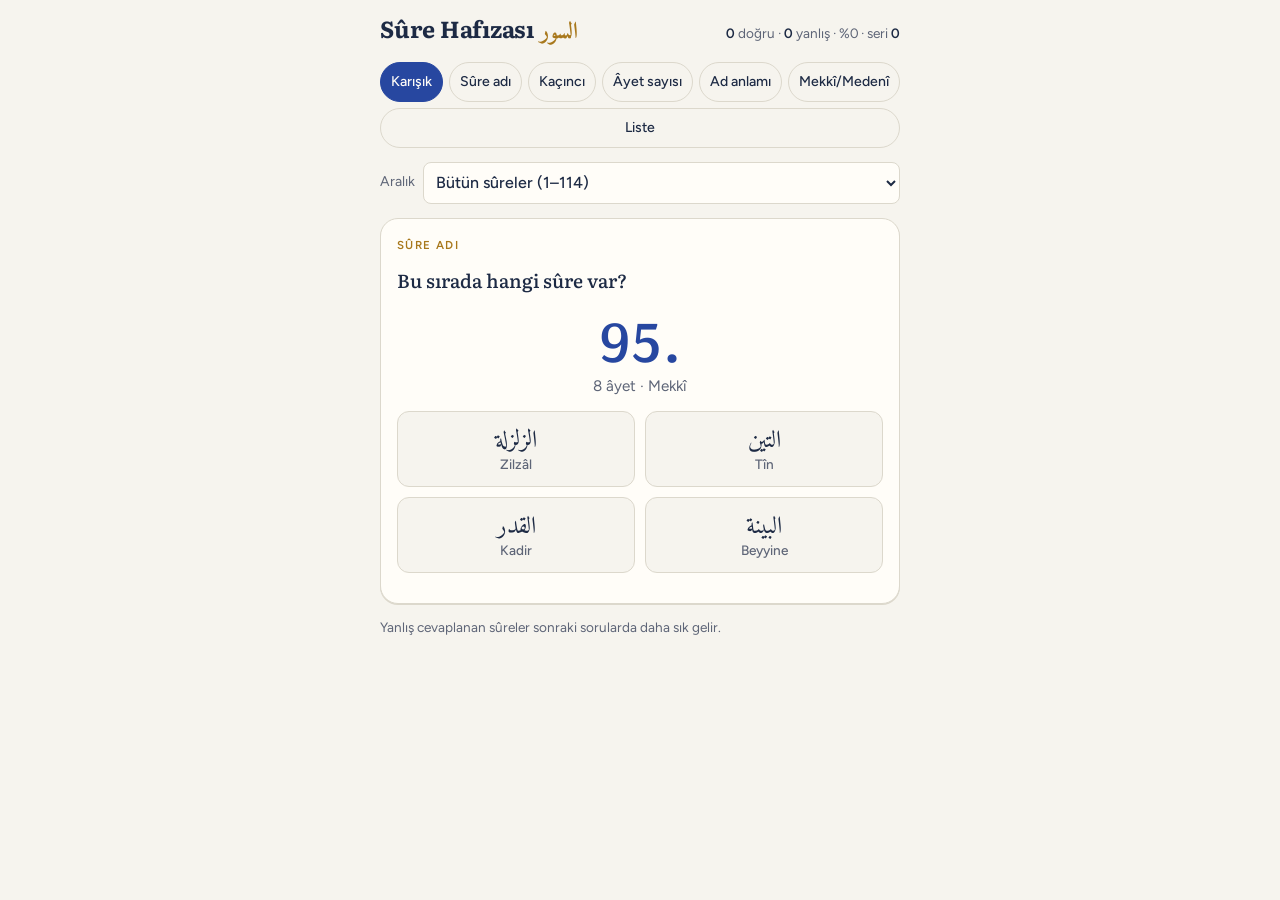
==== index.html @ 4cb6b916 "Sûre Hafızası: kurulabilir, çevrimdışı çalışan uygulama Co-Authored-By: Claude Opus 5.5 <noreply@ant" ====
<!doctype html><html><head><meta charset=utf8><meta name=viewport content="width=device-width,initial-scale=1,viewport-fit=cover"><style>:root{color-scheme:light;box-sizing:border-box;padding-top:env(safe-area-inset-top,0px);padding-bottom:env(safe-area-inset-bottom,0px)}html{scroll-padding-top:env(safe-area-inset-top,0px)}body{margin:0;padding:0;font:14px -apple-system,BlinkMacSystemFont,sans-serif;background:#fff;color:#000}img{max-width:100%}[hidden]:not([hidden=until-found i]){display:none!important}</style></head><body>
<title>Sûre Hafızası</title>
<meta name="theme-color" content="#f6f4ee" media="(prefers-color-scheme: light)">
<meta name="theme-color" content="#12161f" media="(prefers-color-scheme: dark)">
<meta name="mobile-web-app-capable" content="yes">
<meta name="format-detection" content="telephone=no">
<meta name="claude:viewport-fit-sides" content="cover">
<link rel="stylesheet" href="fonts.css">
<link rel="manifest" href="manifest.webmanifest">
<link rel="icon" href="icons/icon-192.png" type="image/png">
<link rel="apple-touch-icon" href="icons/icon-192.png">
<meta name="apple-mobile-web-app-capable" content="yes">
<meta name="apple-mobile-web-app-title" content="Sûre Hafızası">
<style>
/* Layout: tek sütun, telefon ölçüsünde kart; üstte mod sekmeleri, ortada soru, altta seçenekler. Mushaf kâğıdı + lâcivert mürekkep + tezhip altını */
:root{
  --paper:#f6f4ee; --card:#fffdf8; --ink:#1d2a44; --muted:#5e6577; --line:#dcd8cc;
  --lapis:#2747a0; --lapis-soft:#e4e9f7; --gold:#a8781c; --gold-soft:#f5ead3;
  --ok:#1f7a4d; --ok-soft:#dcf0e4; --bad:#b03a2e; --bad-soft:#f7e1de;
  --f-ar:"Amiri","Noto Naskh Arabic","Scheherazade New","Traditional Arabic",serif;
  --f-disp:"Literata",Georgia,serif;
  --f-ui:"Figtree",system-ui,-apple-system,"Segoe UI",sans-serif;
}
@media (prefers-color-scheme: dark){:root:not([data-theme="light"]){
  --paper:#12161f; --card:#1a2030; --ink:#e8e4d8; --muted:#a3a8b6; --line:#2d3446;
  --lapis:#8fa8ec; --lapis-soft:#25305a; --gold:#d8aa52; --gold-soft:#3a3020;
  --ok:#6fcf9c; --ok-soft:#173a2a; --bad:#ec8a7e; --bad-soft:#41211e; color-scheme:dark}}
:root[data-theme="dark"]{
  --paper:#12161f; --card:#1a2030; --ink:#e8e4d8; --muted:#a3a8b6; --line:#2d3446;
  --lapis:#8fa8ec; --lapis-soft:#25305a; --gold:#d8aa52; --gold-soft:#3a3020;
  --ok:#6fcf9c; --ok-soft:#173a2a; --bad:#ec8a7e; --bad-soft:#41211e; color-scheme:dark}
html,body{background:var(--paper);color:var(--ink)}
body{font-family:var(--f-ui);font-size:17px;line-height:1.45;-webkit-tap-highlight-color:transparent;overscroll-behavior-y:contain;-webkit-text-size-adjust:100%;
  padding-left:max(16px,env(safe-area-inset-left,0px));padding-right:max(16px,env(safe-area-inset-right,0px));padding-block:12px 96px}
.wrap{max-width:520px;margin:0 auto;display:flex;flex-direction:column;gap:14px}
header{display:flex;align-items:baseline;justify-content:space-between;gap:4px 12px;flex-wrap:wrap}
h1{font-family:var(--f-disp);font-weight:700;font-size:1.45rem;margin:0;letter-spacing:-.01em}
h1 span{font-family:var(--f-ar);color:var(--gold);font-weight:700;margin-inline-start:6px}
.stats{font-size:.85rem;color:var(--muted);font-variant-numeric:tabular-nums}
.stats b{color:var(--ink)}
nav.tabs{display:flex;flex-wrap:wrap;gap:6px}
nav.tabs button{flex:1 1 auto;min-height:40px;border:1px solid var(--line);background:transparent;color:var(--ink);
  font:500 .88rem var(--f-ui);padding:6px 10px;border-radius:999px;cursor:pointer;touch-action:manipulation;user-select:none;-webkit-user-select:none}
nav.tabs button[aria-pressed="true"]{background:var(--lapis);border-color:var(--lapis);color:var(--card)}
.filter{display:flex;align-items:center;gap:8px;font-size:.88rem;color:var(--muted)}
.filter{flex-wrap:wrap}
.filter select{flex:1 1 200px;min-height:42px;font:500 1rem var(--f-ui);color:var(--ink);background:var(--card);border:1px solid var(--line);border-radius:8px;padding:6px 8px}
.card{background:var(--card);border:1px solid var(--line);border-radius:18px;padding:18px 16px 16px;display:flex;flex-direction:column;gap:14px;
  box-shadow:0 1px 0 var(--line)}
.kind{font-size:.72rem;letter-spacing:.12em;text-transform:uppercase;color:var(--gold);font-weight:600}
.prompt{font-family:var(--f-disp);font-size:1.18rem;font-weight:500;text-wrap:balance;margin:0}
.big{font-family:var(--f-ar);font-size:clamp(2.4rem,12vw,3.1rem);line-height:1.35;text-align:center;color:var(--lapis);direction:rtl}
.bignum{font-family:var(--f-disp);font-size:clamp(2.6rem,13vw,3.4rem);text-align:center;color:var(--lapis);font-variant-numeric:tabular-nums;line-height:1.1}
.sub{text-align:center;color:var(--muted);font-size:.95rem;margin-top:-8px}
.opts{display:grid;grid-template-columns:1fr 1fr;gap:10px}
.opts.one{grid-template-columns:1fr}
.opt{min-height:76px;min-width:0;border:1.5px solid var(--line);touch-action:manipulation;user-select:none;-webkit-user-select:none;background:var(--paper);color:var(--ink);border-radius:12px;
  font:500 1rem var(--f-ui);padding:10px 8px;cursor:pointer;display:flex;flex-direction:column;align-items:center;justify-content:center;gap:2px;text-align:center}
.opt .ar{font-family:var(--f-ar);font-size:1.5rem;line-height:1.2;direction:rtl}
.opt .tr{font-size:.85rem;color:var(--muted)}
.opt.num{font-family:var(--f-disp);font-size:1.6rem;font-variant-numeric:tabular-nums}
@media (hover:hover){.opt:hover:not(:disabled){border-color:var(--lapis)}}
.opt:active:not(:disabled){transform:scale(.98);border-color:var(--lapis)}
.opt:focus-visible,nav.tabs button:focus-visible,.next:focus-visible{outline:3px solid var(--gold);outline-offset:2px}
.opt.right{background:var(--ok-soft);border-color:var(--ok);color:var(--ok)}
.opt.right .tr{color:var(--ok)}
.opt.wrong{background:var(--bad-soft);border-color:var(--bad);color:var(--bad)}
.opt:disabled{cursor:default}
.feedback{border-radius:12px;padding:12px 14px;background:var(--gold-soft);font-size:.92rem;display:flex;flex-direction:column;gap:4px}
.feedback .title{font-weight:600}
.feedback .ar{font-family:var(--f-ar);font-size:1.45rem;line-height:1.3}
.feedback{scroll-margin-bottom:96px}
.feedback .fbhead{display:flex;align-items:baseline;justify-content:space-between;gap:8px}
.nextbar{position:fixed;left:0;right:0;bottom:0;z-index:5;background:var(--paper);border-top:1px solid var(--line);
  padding:10px max(16px,env(safe-area-inset-right,0px)) calc(10px + env(safe-area-inset-bottom,0px)) max(16px,env(safe-area-inset-left,0px))}
.next{display:block;width:100%;max-width:520px;margin:0 auto;min-height:56px;border:0;border-radius:14px;background:var(--lapis);color:var(--card);font:600 1.05rem var(--f-ui);padding:14px;cursor:pointer;touch-action:manipulation}
.weak{font-size:.85rem;color:var(--muted)}
.install{align-self:flex-start;border:1px solid var(--gold);background:var(--gold-soft);color:var(--ink);font:600 .9rem var(--f-ui);padding:9px 14px;border-radius:999px;cursor:pointer;min-height:42px}
.weak b{color:var(--ink);font-weight:600}
/* Liste */
.list{display:flex;flex-direction:column;gap:6px}
.search{font:400 1rem var(--f-ui);min-height:46px;padding:10px 12px;border-radius:10px;border:1px solid var(--line);background:var(--card);color:var(--ink)}
.row{display:grid;grid-template-columns:34px minmax(0,1fr) auto;gap:10px;align-items:center;background:var(--card);border:1px solid var(--line);border-radius:12px;padding:10px 12px}
.row .no{font-family:var(--f-disp);font-weight:700;color:var(--gold);font-variant-numeric:tabular-nums;text-align:center}
.row .mid{min-width:0}
.row .nm{font-weight:600}
.row .mn{font-size:.82rem;color:var(--muted)}
.row .rt{text-align:end;display:flex;flex-direction:column;align-items:flex-end;gap:2px}
.row .rar{font-family:var(--f-ar);font-size:1.3rem;line-height:1.1;color:var(--lapis)}
.pill{font-size:.72rem;padding:2px 7px;border-radius:999px;background:var(--lapis-soft);color:var(--lapis);font-variant-numeric:tabular-nums;white-space:nowrap}
.pill.d{background:var(--gold-soft);color:var(--gold)}
.note{font-size:.78rem;color:var(--muted)}
@media (prefers-reduced-motion:no-preference){.opt{transition:background .15s,border-color .15s,transform .08s}}
/* Yatay tutuş: başlık küçülür, seçenekler dört sütun */
@media (orientation:landscape) and (max-height:500px){
  body{padding-block:8px 84px}
  .wrap{max-width:760px;gap:10px}
  .card{padding:14px 16px;gap:10px}
  .big{font-size:2.2rem}.bignum{font-size:2.3rem}
  .opts{grid-template-columns:repeat(4,1fr)}.opts.two{grid-template-columns:1fr 1fr}
  .opt{min-height:60px}
  .next{max-width:760px}
}
</style>

<div class="wrap">
  <header>
    <h1>Sûre Hafızası<span>السور</span></h1>
    <div class="stats" id="stats"></div>
  </header>

  <nav class="tabs" id="tabs" aria-label="Çalışma türü">
    <button data-mode="mix" aria-pressed="true">Karışık</button>
    <button data-mode="ad">Sûre adı</button>
    <button data-mode="sira">Kaçıncı</button>
    <button data-mode="ayet">Âyet sayısı</button>
    <button data-mode="anlam">Ad anlamı</button>
    <button data-mode="yer">Mekkî/Medenî</button>
    <button data-mode="liste">Liste</button>
  </nav>

  <div class="filter" id="filterBox">
    <label for="range">Aralık</label>
    <select id="range">
      <option value="1-114">Bütün sûreler (1–114)</option>
      <option value="78-114">Amme cüzü (78–114)</option>
      <option value="93-114">Kısa sûreler (93–114)</option>
      <option value="50-77">Mufassal ortası (50–77)</option>
      <option value="1-49">Uzun ve orta sûreler (1–49)</option>
    </select>
  </div>

  <section class="card" id="quiz" aria-live="polite"></section>
  <div class="weak" id="weak"></div>
  <button class="install" id="install" hidden>Uygulamayı telefona yükle</button>

  <section id="listView" hidden>
    <div class="list">
      <input class="search" id="search" type="search" placeholder="Sûre adı, numarası veya anlamı ara" aria-label="Sûre ara">
      <div class="note">Âyet sayıları Kûfe sayımına, Mekkî/Medenî ve nüzûl sırası Kahire Mushafı'na göredir.</div>
      <div class="list" id="rows"></div>
    </div>
  </section>
</div>

<script>
const D=[[1,"الفاتحة","Fâtiha","Açılış",7,"M",5],[2,"البقرة","Bakara","İnek",286,"D",87],[3,"آل عمران","Âl-i İmrân","İmrân Ailesi",200,"D",89],[4,"النساء","Nisâ","Kadınlar",176,"D",92],[5,"المائدة","Mâide","Sofra",120,"D",112],[6,"الأنعام","En'âm","Hayvanlar",165,"M",55],[7,"الأعراف","A'râf","Yüksek Yerler",206,"M",39],[8,"الأنفال","Enfâl","Ganimetler",75,"D",88],[9,"التوبة","Tevbe","Tövbe",129,"D",113],[10,"يونس","Yûnus","Yûnus Peygamber",109,"M",51],[11,"هود","Hûd","Hûd Peygamber",123,"M",52],[12,"يوسف","Yûsuf","Yûsuf Peygamber",111,"M",53],[13,"الرعد","Ra'd","Gök Gürültüsü",43,"D",96],[14,"إبراهيم","İbrâhîm","İbrâhim Peygamber",52,"M",72],[15,"الحجر","Hicr","Semûd'un Yurdu",99,"M",54],[16,"النحل","Nahl","Bal Arısı",128,"M",70],[17,"الإسراء","İsrâ","Gece Yolculuğu",111,"M",50],[18,"الكهف","Kehf","Mağara",110,"M",69],[19,"مريم","Meryem","Hz. Meryem",98,"M",44],[20,"طه","Tâhâ","Tâ Hâ harfleri",135,"M",45],[21,"الأنبياء","Enbiyâ","Peygamberler",112,"M",73],[22,"الحج","Hac","Hac İbadeti",78,"D",103],[23,"المؤمنون","Mü'minûn","Müminler",118,"M",74],[24,"النور","Nûr","Işık",64,"D",102],[25,"الفرقان","Furkân","Hakkı Bâtıldan Ayıran",77,"M",42],[26,"الشعراء","Şuarâ","Şairler",227,"M",47],[27,"النمل","Neml","Karıncalar",93,"M",48],[28,"القصص","Kasas","Kıssalar",88,"M",49],[29,"العنكبوت","Ankebût","Örümcek",69,"M",85],[30,"الروم","Rûm","Rumlar (Bizans)",60,"M",84],[31,"لقمان","Lokmân","Lokmân Hakîm",34,"M",57],[32,"السجدة","Secde","Secde",30,"M",75],[33,"الأحزاب","Ahzâb","Gruplar (Hendek)",73,"D",90],[34,"سبأ","Sebe'","Sebe' Halkı",54,"M",58],[35,"فاطر","Fâtır","Yoktan Yaratan",45,"M",43],[36,"يس","Yâsîn","Yâ Sîn harfleri",83,"M",41],[37,"الصافات","Sâffât","Saf Saf Duranlar",182,"M",56],[38,"ص","Sâd","Sâd harfi",88,"M",38],[39,"الزمر","Zümer","Zümreler",75,"M",59],[40,"غافر","Mü'min (Gâfir)","Bağışlayan",85,"M",60],[41,"فصلت","Fussilet","Açıklanmış",54,"M",61],[42,"الشورى","Şûrâ","Danışma",53,"M",62],[43,"الزخرف","Zuhruf","Altın Süs",89,"M",63],[44,"الدخان","Duhân","Duman",59,"M",64],[45,"الجاثية","Câsiye","Diz Çöken",37,"M",65],[46,"الأحقاف","Ahkâf","Kum Tepeleri",35,"M",66],[47,"محمد","Muhammed","Hz. Muhammed",38,"D",95],[48,"الفتح","Fetih","Zafer",29,"D",111],[49,"الحجرات","Hucurât","Odalar",18,"D",106],[50,"ق","Kâf","Kâf harfi",45,"M",34],[51,"الذاريات","Zâriyât","Savurup Dağıtanlar",60,"M",67],[52,"الطور","Tûr","Tûr Dağı",49,"M",76],[53,"النجم","Necm","Yıldız",62,"M",23],[54,"القمر","Kamer","Ay",55,"M",37],[55,"الرحمن","Rahmân","Rahmân",78,"D",97],[56,"الواقعة","Vâkıa","Kesin Olay",96,"M",46],[57,"الحديد","Hadîd","Demir",29,"D",94],[58,"المجادلة","Mücâdele","Tartışan Kadın",22,"D",105],[59,"الحشر","Haşr","Sürgün",24,"D",101],[60,"الممتحنة","Mümtehine","İmtihan Edilen Kadın",13,"D",91],[61,"الصف","Saf","Saf",14,"D",109],[62,"الجمعة","Cuma","Cuma",11,"D",110],[63,"المنافقون","Münâfikûn","Münafıklar",11,"D",104],[64,"التغابن","Teğâbün","Aldanış",18,"D",108],[65,"الطلاق","Talâk","Boşanma",12,"D",99],[66,"التحريم","Tahrîm","Haram Kılma",12,"D",107],[67,"الملك","Mülk","Hükümranlık",30,"M",77],[68,"القلم","Kalem","Kalem",52,"M",2],[69,"الحاقة","Hâkka","Gerçekleşecek Olan",52,"M",78],[70,"المعارج","Meâric","Yükseliş Yolları",44,"M",79],[71,"نوح","Nûh","Nûh Peygamber",28,"M",71],[72,"الجن","Cin","Cinler",28,"M",40],[73,"المزمل","Müzzemmil","Örtünüp Bürünen",20,"M",3],[74,"المدثر","Müddessir","Örtüsüne Sarınan",56,"M",4],[75,"القيامة","Kıyâme","Kıyamet",40,"M",31],[76,"الإنسان","İnsân","İnsan",31,"D",98],[77,"المرسلات","Mürselât","Gönderilenler",50,"M",33],[78,"النبأ","Nebe'","Haber",40,"M",80],[79,"النازعات","Nâziât","Söküp Çıkaranlar",46,"M",81],[80,"عبس","Abese","Yüzünü Ekşitti",42,"M",24],[81,"التكوير","Tekvîr","Dürülme",29,"M",7],[82,"الانفطار","İnfitâr","Yarılma",19,"M",82],[83,"المطففين","Mutaffifîn","Ölçüde Hile Yapanlar",36,"M",86],[84,"الانشقاق","İnşikâk","Yarılıp Çatlama",25,"M",83],[85,"البروج","Bürûc","Burçlar",22,"M",27],[86,"الطارق","Târık","Gece Gelen",17,"M",36],[87,"الأعلى","A'lâ","En Yüce",19,"M",8],[88,"الغاشية","Ğâşiye","Kuşatan",26,"M",68],[89,"الفجر","Fecr","Tan Vakti",30,"M",10],[90,"البلد","Beled","Şehir",20,"M",35],[91,"الشمس","Şems","Güneş",15,"M",26],[92,"الليل","Leyl","Gece",21,"M",9],[93,"الضحى","Duhâ","Kuşluk Vakti",11,"M",11],[94,"الشرح","İnşirâh","Göğsün Açılması",8,"M",12],[95,"التين","Tîn","İncir",8,"M",28],[96,"العلق","Alak","Aşılanmış Yumurta",19,"M",1],[97,"القدر","Kadir","Değer, Kadir Gecesi",5,"M",25],[98,"البينة","Beyyine","Apaçık Delil",8,"D",100],[99,"الزلزلة","Zilzâl","Deprem",8,"D",93],[100,"العاديات","Âdiyât","Koşan Atlar",11,"M",14],[101,"القارعة","Kâria","Kapıyı Çarpan",11,"M",30],[102,"التكاثر","Tekâsür","Çoklukla Övünme",8,"M",16],[103,"العصر","Asr","Zaman, İkindi",3,"M",13],[104,"الهمزة","Hümeze","Arkadan Çekiştiren",9,"M",32],[105,"الفيل","Fîl","Fil",5,"M",19],[106,"قريش","Kureyş","Kureyş Kabilesi",4,"M",29],[107,"الماعون","Mâûn","Yardımlaşma",7,"M",17],[108,"الكوثر","Kevser","Bol Nimet",3,"M",15],[109,"الكافرون","Kâfirûn","Kâfirler",6,"M",18],[110,"النصر","Nasr","İlâhî Yardım",3,"D",114],[111,"المسد","Tebbet (Mesed)","Hurma Lifi",5,"M",6],[112,"الإخلاص","İhlâs","Samimiyet, Tevhid",4,"M",22],[113,"الفلق","Felak","Sabah Aydınlığı",5,"M",20],[114,"الناس","Nâs","İnsanlar",6,"M",21]].map(r=>({no:r[0],ar:r[1],tr:r[2],mn:r[3],ay:r[4],yer:r[5],nz:r[6]}));
const KEY="sure-hafizasi-v1";
let st={right:0,wrong:0,streak:0,miss:{}};
try{const s=JSON.parse(localStorage.getItem(KEY)||"null");if(s)st=Object.assign(st,s);}catch(e){}
const save=()=>{try{localStorage.setItem(KEY,JSON.stringify(st));}catch(e){}};
let mode="mix", range=[1,114], cur=null, answered=false;
const $=s=>document.querySelector(s);
const shuffle=a=>{for(let i=a.length-1;i>0;i--){const j=Math.floor(Math.random()*(i+1));[a[i],a[j]]=[a[j],a[i]];}return a;};
const pool=()=>D.filter(s=>s.no>=range[0]&&s.no<=range[1]);
const yerTxt=y=>y==="M"?"Mekkî":"Medenî";
const MODES=["ad","sira","ayet","anlam","yer"];
const LABEL={ad:"Sûre adı",sira:"Kaçıncı sûre",ayet:"Âyet sayısı",anlam:"Ad anlamı",yer:"Mekkî / Medenî"};

function pick(m){
  const p=pool();
  const w=p.map(s=>1+3*(st.miss[m+":"+s.no]||0));
  let r=Math.random()*w.reduce((a,b)=>a+b,0);
  for(let i=0;i<p.length;i++){r-=w[i];if(r<=0)return p[i];}
  return p[p.length-1];
}
function near(s,field,n){
  const all=D.filter(x=>x.no!==s.no);
  const sorted=all.sort((a,b)=>Math.abs(a[field]-s[field])-Math.abs(b[field]-s[field]));
  const out=[],seen=new Set([s[field]]);
  for(const x of sorted){if(!seen.has(x[field])){seen.add(x[field]);out.push(x);}if(out.length>=n*3)break;}
  return shuffle(out).slice(0,n);
}
function neighbors(s,n){
  const c=D.filter(x=>x.no!==s.no).sort((a,b)=>Math.abs(a.no-s.no)-Math.abs(b.no-s.no)).slice(0,8);
  return shuffle(c).slice(0,n);
}
function build(){
  const m=mode==="mix"?MODES[Math.floor(Math.random()*MODES.length)]:mode;
  const s=pick(m);
  let q={m,s};
  if(m==="ad"){q.kind="Sûre adı";q.prompt="Bu sırada hangi sûre var?";q.head=`<div class="bignum">${s.no}.</div><div class="sub">${s.ay} âyet · ${yerTxt(s.yer)}</div>`;
    q.opts=shuffle([s,...neighbors(s,3)]).map(x=>({ok:x.no===s.no,html:`<span class="ar">${x.ar}</span><span class="tr">${x.tr}</span>`}));}
  if(m==="sira"){q.kind="Kaçıncı sûre";q.prompt="Bu sûre Mushaf'ta kaçıncı sıradadır?";q.head=`<div class="big">${s.ar}</div><div class="sub">${s.tr}</div>`;
    q.opts=shuffle([s,...neighbors(s,3)]).map(x=>({ok:x.no===s.no,num:true,html:String(x.no)}));}
  if(m==="ayet"){q.kind="Âyet sayısı";q.prompt="Bu sûre kaç âyettir?";q.head=`<div class="big">${s.ar}</div><div class="sub">${s.no}. sûre · ${s.tr}</div>`;
    q.opts=shuffle([s,...near(s,"ay",3)]).map(x=>({ok:x.ay===s.ay,num:true,html:String(x.ay)}));}
  if(m==="anlam"){q.kind="Ad anlamı";q.prompt="Sûrenin adı ne anlama gelir?";q.head=`<div class="big">${s.ar}</div><div class="sub">${s.no}. sûre · ${s.tr}</div>`;
    const others=shuffle(D.filter(x=>x.mn!==s.mn&&!/harf/.test(x.mn))).slice(0,3);
    q.opts=shuffle([s,...others]).map(x=>({ok:x.mn===s.mn,html:x.mn}));}
  if(m==="yer"){q.kind="Mekkî / Medenî";q.prompt="Bu sûre nerede indi?";q.head=`<div class="big">${s.ar}</div><div class="sub">${s.no}. sûre · ${s.tr}</div>`;
    q.opts=[{ok:s.yer==="M",html:"Mekkî"},{ok:s.yer==="D",html:"Medenî"}];}
  return q;
}
function renderQuiz(){
  cur=build();answered=false;const q=cur;
  const cls=q.opts.length===2?"opts two":"opts";
  $("#quiz").innerHTML=`<div class="kind">${q.kind}</div><p class="prompt">${q.prompt}</p>${q.head}
   <div class="${cls}">${q.opts.map((o,i)=>`<button class="opt${o.num?" num":""}" id="o${i}" data-i="${i}">${o.html}</button>`).join("")}</div>
   <div id="fb"></div>`;
  $("#quiz").querySelectorAll(".opt").forEach(b=>b.addEventListener("click",()=>answer(+b.dataset.i)));
  renderStats();
}
function answer(i){
  if(answered)return;answered=true;
  const q=cur,s=q.s,k=q.m+":"+s.no,ok=q.opts[i].ok;
  q.opts.forEach((o,j)=>{const b=$("#o"+j);b.disabled=true;if(o.ok)b.classList.add("right");else if(j===i)b.classList.add("wrong");});
  if(ok){st.right++;st.streak++;if(st.miss[k]){st.miss[k]--;if(!st.miss[k])delete st.miss[k];}}
  else{st.wrong++;st.streak=0;st.miss[k]=Math.min((st.miss[k]||0)+1,5);}
  save();
  $("#fb").outerHTML=`<div class="feedback"><div class="fbhead"><span class="title">${ok?"Doğru.":"Doğrusu işaretlendi."}</span><bdi class="ar" dir="rtl">${s.ar}</bdi></div>
    <span>${s.no}. sûre, ${s.tr} (“${s.mn}”), ${s.ay} âyet, ${yerTxt(s.yer)}, nüzûl sırası ${s.nz}.</span></div>
    <div class="nextbar"><button class="next" id="next">Sonraki soru</button></div>`;
  if(!ok){try{navigator.vibrate&&navigator.vibrate(70);}catch(e){}}
  $("#next").addEventListener("click",()=>{renderQuiz();window.scrollTo({top:0,behavior:"smooth"});});
  $(".feedback").scrollIntoView({block:"nearest",behavior:"smooth"});
  renderStats();
}
function renderStats(){
  const t=st.right+st.wrong,p=t?Math.round(100*st.right/t):0;
  $("#stats").innerHTML=`<b>${st.right}</b> doğru · <b>${st.wrong}</b> yanlış · %${p} · seri <b>${st.streak}</b>`;
  const ks=Object.entries(st.miss).sort((a,b)=>b[1]-a[1]).slice(0,4);
  $("#weak").innerHTML=ks.length?"Tekrar sıklaştırılanlar: "+ks.map(([k])=>{const [m,n]=k.split(":");const s=D[n-1];return `<b>${s.tr}</b> (${LABEL[m].toLowerCase()})`;}).join(", "):"Yanlış cevaplanan sûreler sonraki sorularda daha sık gelir.";
}
function renderList(){
  const q=$("#search").value.trim().toLocaleLowerCase("tr");
  const f=D.filter(s=>!q||String(s.no)===q||s.tr.toLocaleLowerCase("tr").includes(q)||s.mn.toLocaleLowerCase("tr").includes(q)||s.ar.includes(q));
  $("#rows").innerHTML=f.map(s=>`<div class="row"><div class="no">${s.no}</div><div class="mid"><div class="nm">${s.tr}</div><div class="mn">${s.mn} · nüzûl ${s.nz}</div></div>
   <div class="rt"><span class="rar">${s.ar}</span><span><span class="pill">${s.ay} âyet</span> <span class="pill${s.yer==="D"?" d":""}">${yerTxt(s.yer)}</span></span></div></div>`).join("")||`<div class="note">Eşleşen sûre yok. Aramayı kısaltmayı deneyin.</div>`;
}
$("#tabs").addEventListener("click",e=>{const b=e.target.closest("button");if(!b)return;
  mode=b.dataset.mode;document.querySelectorAll("#tabs button").forEach(x=>x.setAttribute("aria-pressed",x===b));
  const list=mode==="liste";$("#listView").hidden=!list;$("#quiz").hidden=list;$("#weak").hidden=list;$("#filterBox").hidden=list;
  if(list)renderList();else renderQuiz();});
$("#range").addEventListener("change",e=>{range=e.target.value.split("-").map(Number);renderQuiz();});
$("#search").addEventListener("input",renderList);
renderQuiz();
/* Kurulabilir uygulama: çevrimdışı çalışma ve "Yükle" düğmesi */
if("serviceWorker" in navigator&&location.protocol.startsWith("http")){navigator.serviceWorker.register("sw.js").catch(()=>{});}
let deferredPrompt=null;
window.addEventListener("beforeinstallprompt",e=>{e.preventDefault();deferredPrompt=e;$("#install").hidden=false;});
$("#install").addEventListener("click",async()=>{if(!deferredPrompt)return;deferredPrompt.prompt();try{await deferredPrompt.userChoice;}catch(e){}deferredPrompt=null;$("#install").hidden=true;});
window.addEventListener("appinstalled",()=>{$("#install").hidden=true;});
</script>

</body></html>
---- fonts.css ----
/* Uygulamaya gömülü yazı tipleri (SIL Open Font License, Fontsource paketlerinden) */
@font-face{font-family:"Amiri";font-style:normal;font-weight:400;font-display:swap;src:url(fonts/amiri-arabic-400-normal.woff2) format("woff2");unicode-range:U+0600-06FF,U+0750-077F,U+08A0-08FF,U+200C-200E,U+FB50-FDFF,U+FE70-FEFF}
@font-face{font-family:"Amiri";font-style:normal;font-weight:700;font-display:swap;src:url(fonts/amiri-arabic-700-normal.woff2) format("woff2");unicode-range:U+0600-06FF,U+0750-077F,U+08A0-08FF,U+200C-200E,U+FB50-FDFF,U+FE70-FEFF}
@font-face{font-family:"Figtree";font-style:normal;font-weight:400;font-display:swap;src:url(fonts/figtree-latin-ext-400-normal.woff2) format("woff2");unicode-range:U+0100-02BA,U+02BD-02C5,U+02C7-02CC,U+02CE-02D7,U+02DD-02FF,U+1E00-1E9F,U+20A0-20C0,U+2C60-2C7F,U+A720-A7FF}
@font-face{font-family:"Figtree";font-style:normal;font-weight:400;font-display:swap;src:url(fonts/figtree-latin-400-normal.woff2) format("woff2");unicode-range:U+0000-00FF,U+0131,U+0152-0153,U+02BB-02BC,U+02C6,U+02DA,U+02DC,U+2000-206F,U+20AC,U+2122,U+2212,U+FEFF,U+FFFD}
@font-face{font-family:"Figtree";font-style:normal;font-weight:500;font-display:swap;src:url(fonts/figtree-latin-ext-500-normal.woff2) format("woff2");unicode-range:U+0100-02BA,U+02BD-02C5,U+02C7-02CC,U+02CE-02D7,U+02DD-02FF,U+1E00-1E9F,U+20A0-20C0,U+2C60-2C7F,U+A720-A7FF}
@font-face{font-family:"Figtree";font-style:normal;font-weight:500;font-display:swap;src:url(fonts/figtree-latin-500-normal.woff2) format("woff2");unicode-range:U+0000-00FF,U+0131,U+0152-0153,U+02BB-02BC,U+02C6,U+02DA,U+02DC,U+2000-206F,U+20AC,U+2122,U+2212,U+FEFF,U+FFFD}
@font-face{font-family:"Figtree";font-style:normal;font-weight:600;font-display:swap;src:url(fonts/figtree-latin-ext-600-normal.woff2) format("woff2");unicode-range:U+0100-02BA,U+02BD-02C5,U+02C7-02CC,U+02CE-02D7,U+02DD-02FF,U+1E00-1E9F,U+20A0-20C0,U+2C60-2C7F,U+A720-A7FF}
@font-face{font-family:"Figtree";font-style:normal;font-weight:600;font-display:swap;src:url(fonts/figtree-latin-600-normal.woff2) format("woff2");unicode-range:U+0000-00FF,U+0131,U+0152-0153,U+02BB-02BC,U+02C6,U+02DA,U+02DC,U+2000-206F,U+20AC,U+2122,U+2212,U+FEFF,U+FFFD}
@font-face{font-family:"Literata";font-style:normal;font-weight:500;font-display:swap;src:url(fonts/literata-latin-ext-500-normal.woff2) format("woff2");unicode-range:U+0100-02BA,U+02BD-02C5,U+02C7-02CC,U+02CE-02D7,U+02DD-02FF,U+1E00-1E9F,U+20A0-20C0,U+2C60-2C7F,U+A720-A7FF}
@font-face{font-family:"Literata";font-style:normal;font-weight:500;font-display:swap;src:url(fonts/literata-latin-500-normal.woff2) format("woff2");unicode-range:U+0000-00FF,U+0131,U+0152-0153,U+02BB-02BC,U+02C6,U+02DA,U+02DC,U+2000-206F,U+20AC,U+2122,U+2212,U+FEFF,U+FFFD}
@font-face{font-family:"Literata";font-style:normal;font-weight:700;font-display:swap;src:url(fonts/literata-latin-ext-700-normal.woff2) format("woff2");unicode-range:U+0100-02BA,U+02BD-02C5,U+02C7-02CC,U+02CE-02D7,U+02DD-02FF,U+1E00-1E9F,U+20A0-20C0,U+2C60-2C7F,U+A720-A7FF}
@font-face{font-family:"Literata";font-style:normal;font-weight:700;font-display:swap;src:url(fonts/literata-latin-700-normal.woff2) format("woff2");unicode-range:U+0000-00FF,U+0131,U+0152-0153,U+02BB-02BC,U+02C6,U+02DA,U+02DC,U+2000-206F,U+20AC,U+2122,U+2212,U+FEFF,U+FFFD}
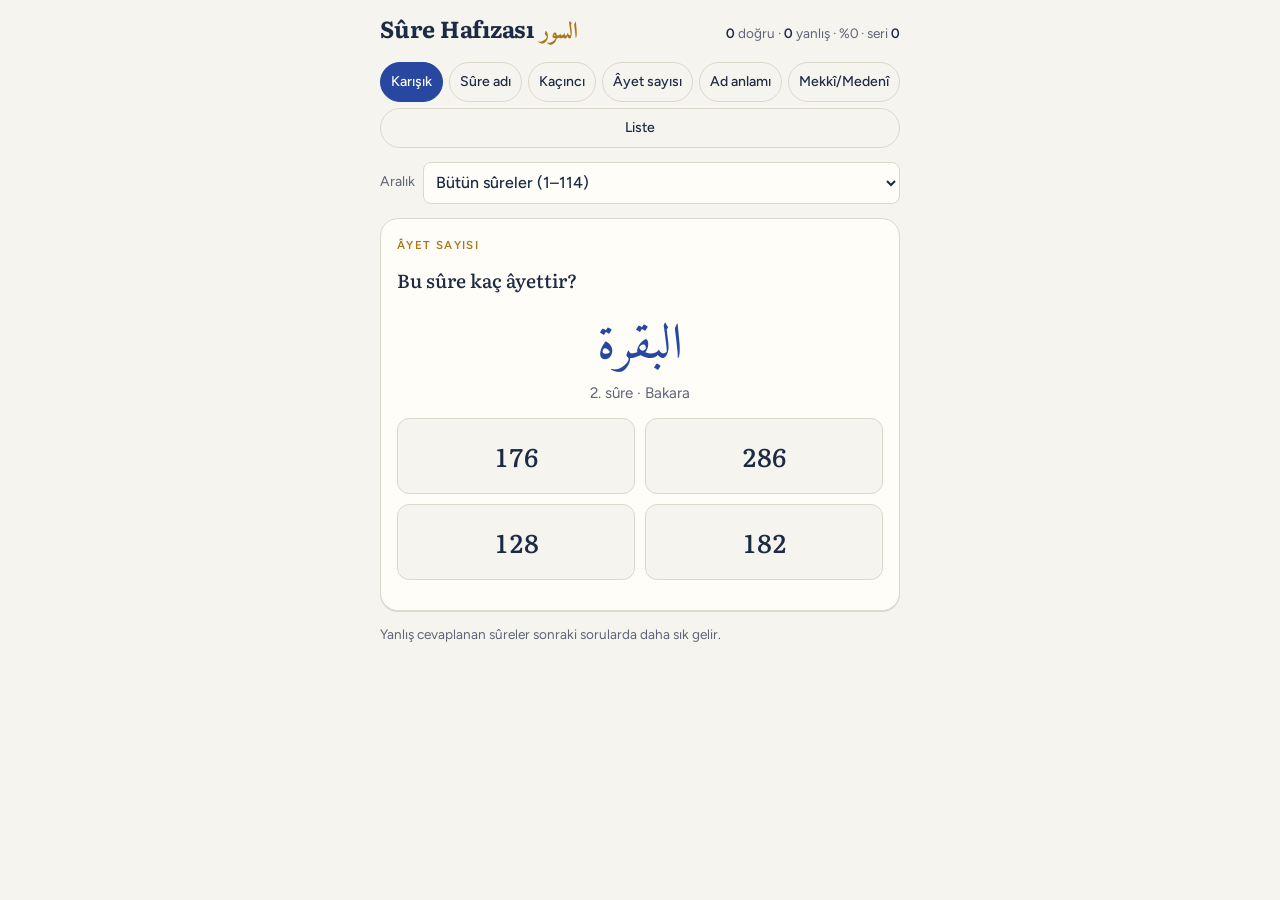
==== commit 518b237a: "Simge boyutları ve manifest kapsamı düzeltildi; önbellek v2 Co-Authored-By: Claude Opus 5.5 <noreply" ====
--- a/index.html
+++ b/index.html
@@ -7,8 +7,9 @@
 <meta name="claude:viewport-fit-sides" content="cover">
 <link rel="stylesheet" href="fonts.css">
 <link rel="manifest" href="manifest.webmanifest">
-<link rel="icon" href="icons/icon-192.png" type="image/png">
-<link rel="apple-touch-icon" href="icons/icon-192.png">
+<link rel="icon" href="icons/icon-192.png" sizes="192x192" type="image/png">
+<link rel="icon" href="icons/icon-512.png" sizes="512x512" type="image/png">
+<link rel="apple-touch-icon" sizes="180x180" href="icons/icon-192.png">
 <meta name="apple-mobile-web-app-capable" content="yes">
 <meta name="apple-mobile-web-app-title" content="Sûre Hafızası">
 <style>
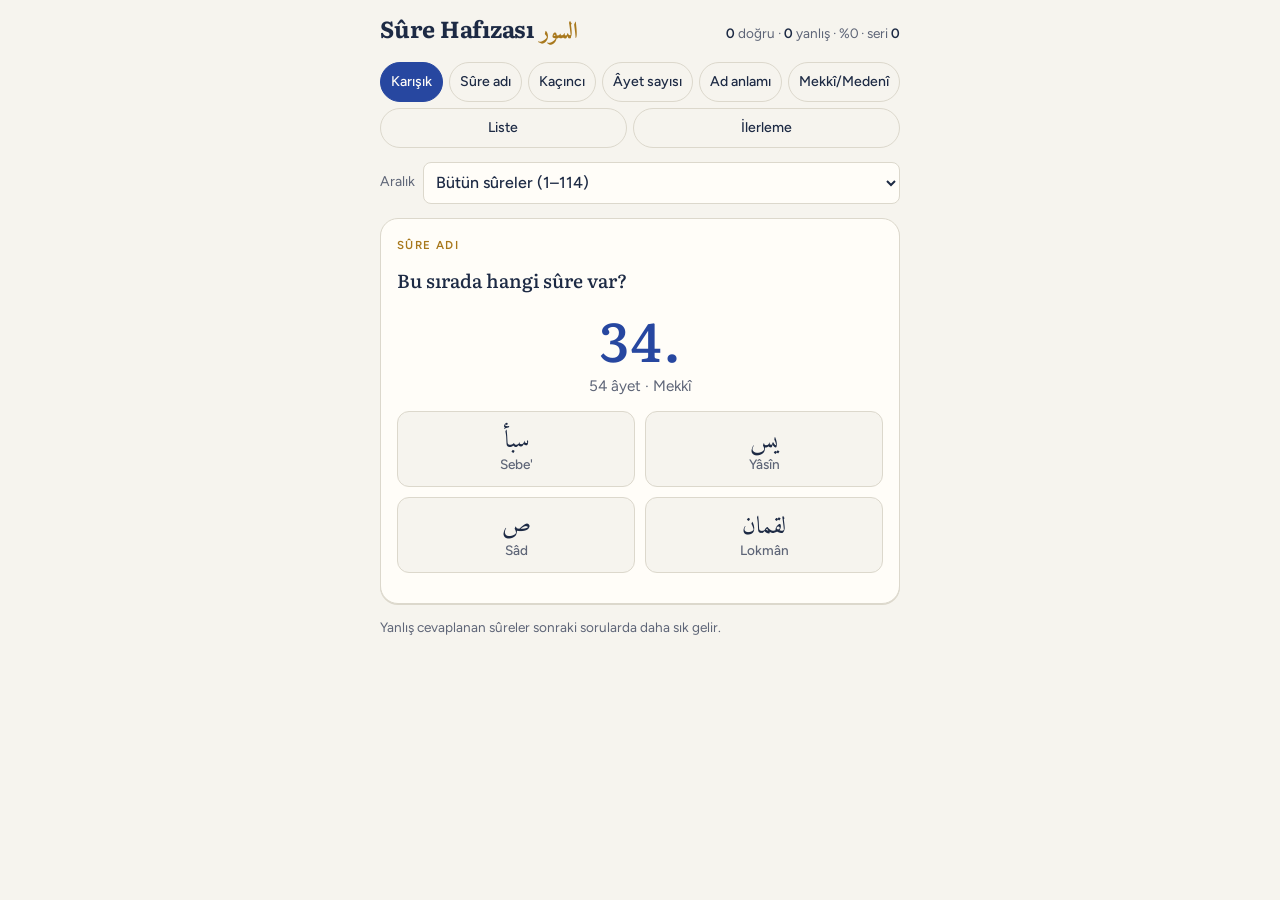
==== commit 35378519: "Çalışma geçmişi: tür/aralık hatırlama, günlük kayıt, İlerleme sekmesi, yedekleme; sayfa güncellemele" ====
--- a/index.html
+++ b/index.html
@@ -91,6 +91,23 @@
 .pill{font-size:.72rem;padding:2px 7px;border-radius:999px;background:var(--lapis-soft);color:var(--lapis);font-variant-numeric:tabular-nums;white-space:nowrap}
 .pill.d{background:var(--gold-soft);color:var(--gold)}
 .note{font-size:.78rem;color:var(--muted)}
+.prog{display:flex;flex-direction:column;gap:14px}
+.prog h3{font:600 1rem var(--f-ui);margin:0 0 6px}
+.kpis{display:grid;grid-template-columns:repeat(3,1fr);gap:8px}
+.kpi{background:var(--card);border:1px solid var(--line);border-radius:12px;padding:10px;text-align:center}
+.kpi b{display:block;font-size:1.35rem;color:var(--lapis);font-variant-numeric:tabular-nums}
+.kpi span{font-size:.75rem;color:var(--muted)}
+.days{display:grid;grid-template-columns:repeat(7,1fr);gap:6px;align-items:end;height:120px;background:var(--card);border:1px solid var(--line);border-radius:12px;padding:10px 10px 6px}
+.day{display:flex;flex-direction:column;align-items:center;justify-content:flex-end;height:100%;gap:3px;font-size:.7rem;color:var(--muted)}
+.stk{width:70%;height:70%;display:flex;flex-direction:column;justify-content:flex-end}.stk:empty,.stk.z{border-bottom:2px solid var(--line)}
+.bar{width:100%;background:var(--lapis)}
+.bar.w{background:var(--bad);border-radius:0}
+.mrow{display:grid;grid-template-columns:110px 1fr 46px;gap:8px;align-items:center;font-size:.85rem}
+.track{height:8px;background:var(--line);border-radius:99px;overflow:hidden}
+.fill{height:100%;background:var(--ok)}
+.btns{display:flex;flex-wrap:wrap;gap:8px}
+.btn{border:1px solid var(--line);background:var(--card);color:var(--ink);font:600 .88rem var(--f-ui);padding:10px 14px;border-radius:999px;min-height:44px;cursor:pointer}
+.btn.danger{border-color:var(--bad);color:var(--bad)}
 @media (prefers-reduced-motion:no-preference){.opt{transition:background .15s,border-color .15s,transform .08s}}
 /* Yatay tutuş: başlık küçülür, seçenekler dört sütun */
 @media (orientation:landscape) and (max-height:500px){
@@ -118,6 +135,7 @@
     <button data-mode="anlam">Ad anlamı</button>
     <button data-mode="yer">Mekkî/Medenî</button>
     <button data-mode="liste">Liste</button>
+    <button data-mode="ilerleme">İlerleme</button>
   </nav>
 
   <div class="filter" id="filterBox">
@@ -135,6 +153,7 @@
   <div class="weak" id="weak"></div>
   <button class="install" id="install" hidden>Uygulamayı telefona yükle</button>
 
+  <section id="progView" class="prog" hidden></section>
   <section id="listView" hidden>
     <div class="list">
       <input class="search" id="search" type="search" placeholder="Sûre adı, numarası veya anlamı ara" aria-label="Sûre ara">
@@ -147,10 +166,12 @@
 <script>
 const D=[[1,"الفاتحة","Fâtiha","Açılış",7,"M",5],[2,"البقرة","Bakara","İnek",286,"D",87],[3,"آل عمران","Âl-i İmrân","İmrân Ailesi",200,"D",89],[4,"النساء","Nisâ","Kadınlar",176,"D",92],[5,"المائدة","Mâide","Sofra",120,"D",112],[6,"الأنعام","En'âm","Hayvanlar",165,"M",55],[7,"الأعراف","A'râf","Yüksek Yerler",206,"M",39],[8,"الأنفال","Enfâl","Ganimetler",75,"D",88],[9,"التوبة","Tevbe","Tövbe",129,"D",113],[10,"يونس","Yûnus","Yûnus Peygamber",109,"M",51],[11,"هود","Hûd","Hûd Peygamber",123,"M",52],[12,"يوسف","Yûsuf","Yûsuf Peygamber",111,"M",53],[13,"الرعد","Ra'd","Gök Gürültüsü",43,"D",96],[14,"إبراهيم","İbrâhîm","İbrâhim Peygamber",52,"M",72],[15,"الحجر","Hicr","Semûd'un Yurdu",99,"M",54],[16,"النحل","Nahl","Bal Arısı",128,"M",70],[17,"الإسراء","İsrâ","Gece Yolculuğu",111,"M",50],[18,"الكهف","Kehf","Mağara",110,"M",69],[19,"مريم","Meryem","Hz. Meryem",98,"M",44],[20,"طه","Tâhâ","Tâ Hâ harfleri",135,"M",45],[21,"الأنبياء","Enbiyâ","Peygamberler",112,"M",73],[22,"الحج","Hac","Hac İbadeti",78,"D",103],[23,"المؤمنون","Mü'minûn","Müminler",118,"M",74],[24,"النور","Nûr","Işık",64,"D",102],[25,"الفرقان","Furkân","Hakkı Bâtıldan Ayıran",77,"M",42],[26,"الشعراء","Şuarâ","Şairler",227,"M",47],[27,"النمل","Neml","Karıncalar",93,"M",48],[28,"القصص","Kasas","Kıssalar",88,"M",49],[29,"العنكبوت","Ankebût","Örümcek",69,"M",85],[30,"الروم","Rûm","Rumlar (Bizans)",60,"M",84],[31,"لقمان","Lokmân","Lokmân Hakîm",34,"M",57],[32,"السجدة","Secde","Secde",30,"M",75],[33,"الأحزاب","Ahzâb","Gruplar (Hendek)",73,"D",90],[34,"سبأ","Sebe'","Sebe' Halkı",54,"M",58],[35,"فاطر","Fâtır","Yoktan Yaratan",45,"M",43],[36,"يس","Yâsîn","Yâ Sîn harfleri",83,"M",41],[37,"الصافات","Sâffât","Saf Saf Duranlar",182,"M",56],[38,"ص","Sâd","Sâd harfi",88,"M",38],[39,"الزمر","Zümer","Zümreler",75,"M",59],[40,"غافر","Mü'min (Gâfir)","Bağışlayan",85,"M",60],[41,"فصلت","Fussilet","Açıklanmış",54,"M",61],[42,"الشورى","Şûrâ","Danışma",53,"M",62],[43,"الزخرف","Zuhruf","Altın Süs",89,"M",63],[44,"الدخان","Duhân","Duman",59,"M",64],[45,"الجاثية","Câsiye","Diz Çöken",37,"M",65],[46,"الأحقاف","Ahkâf","Kum Tepeleri",35,"M",66],[47,"محمد","Muhammed","Hz. Muhammed",38,"D",95],[48,"الفتح","Fetih","Zafer",29,"D",111],[49,"الحجرات","Hucurât","Odalar",18,"D",106],[50,"ق","Kâf","Kâf harfi",45,"M",34],[51,"الذاريات","Zâriyât","Savurup Dağıtanlar",60,"M",67],[52,"الطور","Tûr","Tûr Dağı",49,"M",76],[53,"النجم","Necm","Yıldız",62,"M",23],[54,"القمر","Kamer","Ay",55,"M",37],[55,"الرحمن","Rahmân","Rahmân",78,"D",97],[56,"الواقعة","Vâkıa","Kesin Olay",96,"M",46],[57,"الحديد","Hadîd","Demir",29,"D",94],[58,"المجادلة","Mücâdele","Tartışan Kadın",22,"D",105],[59,"الحشر","Haşr","Sürgün",24,"D",101],[60,"الممتحنة","Mümtehine","İmtihan Edilen Kadın",13,"D",91],[61,"الصف","Saf","Saf",14,"D",109],[62,"الجمعة","Cuma","Cuma",11,"D",110],[63,"المنافقون","Münâfikûn","Münafıklar",11,"D",104],[64,"التغابن","Teğâbün","Aldanış",18,"D",108],[65,"الطلاق","Talâk","Boşanma",12,"D",99],[66,"التحريم","Tahrîm","Haram Kılma",12,"D",107],[67,"الملك","Mülk","Hükümranlık",30,"M",77],[68,"القلم","Kalem","Kalem",52,"M",2],[69,"الحاقة","Hâkka","Gerçekleşecek Olan",52,"M",78],[70,"المعارج","Meâric","Yükseliş Yolları",44,"M",79],[71,"نوح","Nûh","Nûh Peygamber",28,"M",71],[72,"الجن","Cin","Cinler",28,"M",40],[73,"المزمل","Müzzemmil","Örtünüp Bürünen",20,"M",3],[74,"المدثر","Müddessir","Örtüsüne Sarınan",56,"M",4],[75,"القيامة","Kıyâme","Kıyamet",40,"M",31],[76,"الإنسان","İnsân","İnsan",31,"D",98],[77,"المرسلات","Mürselât","Gönderilenler",50,"M",33],[78,"النبأ","Nebe'","Haber",40,"M",80],[79,"النازعات","Nâziât","Söküp Çıkaranlar",46,"M",81],[80,"عبس","Abese","Yüzünü Ekşitti",42,"M",24],[81,"التكوير","Tekvîr","Dürülme",29,"M",7],[82,"الانفطار","İnfitâr","Yarılma",19,"M",82],[83,"المطففين","Mutaffifîn","Ölçüde Hile Yapanlar",36,"M",86],[84,"الانشقاق","İnşikâk","Yarılıp Çatlama",25,"M",83],[85,"البروج","Bürûc","Burçlar",22,"M",27],[86,"الطارق","Târık","Gece Gelen",17,"M",36],[87,"الأعلى","A'lâ","En Yüce",19,"M",8],[88,"الغاشية","Ğâşiye","Kuşatan",26,"M",68],[89,"الفجر","Fecr","Tan Vakti",30,"M",10],[90,"البلد","Beled","Şehir",20,"M",35],[91,"الشمس","Şems","Güneş",15,"M",26],[92,"الليل","Leyl","Gece",21,"M",9],[93,"الضحى","Duhâ","Kuşluk Vakti",11,"M",11],[94,"الشرح","İnşirâh","Göğsün Açılması",8,"M",12],[95,"التين","Tîn","İncir",8,"M",28],[96,"العلق","Alak","Aşılanmış Yumurta",19,"M",1],[97,"القدر","Kadir","Değer, Kadir Gecesi",5,"M",25],[98,"البينة","Beyyine","Apaçık Delil",8,"D",100],[99,"الزلزلة","Zilzâl","Deprem",8,"D",93],[100,"العاديات","Âdiyât","Koşan Atlar",11,"M",14],[101,"القارعة","Kâria","Kapıyı Çarpan",11,"M",30],[102,"التكاثر","Tekâsür","Çoklukla Övünme",8,"M",16],[103,"العصر","Asr","Zaman, İkindi",3,"M",13],[104,"الهمزة","Hümeze","Arkadan Çekiştiren",9,"M",32],[105,"الفيل","Fîl","Fil",5,"M",19],[106,"قريش","Kureyş","Kureyş Kabilesi",4,"M",29],[107,"الماعون","Mâûn","Yardımlaşma",7,"M",17],[108,"الكوثر","Kevser","Bol Nimet",3,"M",15],[109,"الكافرون","Kâfirûn","Kâfirler",6,"M",18],[110,"النصر","Nasr","İlâhî Yardım",3,"D",114],[111,"المسد","Tebbet (Mesed)","Hurma Lifi",5,"M",6],[112,"الإخلاص","İhlâs","Samimiyet, Tevhid",4,"M",22],[113,"الفلق","Felak","Sabah Aydınlığı",5,"M",20],[114,"الناس","Nâs","İnsanlar",6,"M",21]].map(r=>({no:r[0],ar:r[1],tr:r[2],mn:r[3],ay:r[4],yer:r[5],nz:r[6]}));
 const KEY="sure-hafizasi-v1";
-let st={right:0,wrong:0,streak:0,miss:{}};
+let st={right:0,wrong:0,streak:0,best:0,miss:{},mode:"mix",range:"1-114",days:{},pm:{},first:null,last:null};
 try{const s=JSON.parse(localStorage.getItem(KEY)||"null");if(s)st=Object.assign(st,s);}catch(e){}
 const save=()=>{try{localStorage.setItem(KEY,JSON.stringify(st));}catch(e){}};
-let mode="mix", range=[1,114], cur=null, answered=false;
+try{navigator.storage&&navigator.storage.persist&&navigator.storage.persist();}catch(e){}
+const today=()=>{const d=new Date();return d.getFullYear()+"-"+String(d.getMonth()+1).padStart(2,"0")+"-"+String(d.getDate()).padStart(2,"0");};
+let mode=st.mode||"mix", range=(st.range||"1-114").split("-").map(Number), cur=null, answered=false;
 const $=s=>document.querySelector(s);
 const shuffle=a=>{for(let i=a.length-1;i>0;i--){const j=Math.floor(Math.random()*(i+1));[a[i],a[j]]=[a[j],a[i]];}return a;};
 const pool=()=>D.filter(s=>s.no>=range[0]&&s.no<=range[1]);
@@ -206,7 +227,9 @@
   if(answered)return;answered=true;
   const q=cur,s=q.s,k=q.m+":"+s.no,ok=q.opts[i].ok;
   q.opts.forEach((o,j)=>{const b=$("#o"+j);b.disabled=true;if(o.ok)b.classList.add("right");else if(j===i)b.classList.add("wrong");});
-  if(ok){st.right++;st.streak++;if(st.miss[k]){st.miss[k]--;if(!st.miss[k])delete st.miss[k];}}
+  const dk=today();st.days[dk]=st.days[dk]||[0,0];st.days[dk][ok?0:1]++;
+  st.pm[q.m]=st.pm[q.m]||[0,0];st.pm[q.m][ok?0:1]++;st.first=st.first||dk;st.last=Date.now();
+  if(ok){st.right++;st.streak++;st.best=Math.max(st.best||0,st.streak);if(st.miss[k]){st.miss[k]--;if(!st.miss[k])delete st.miss[k];}}
   else{st.wrong++;st.streak=0;st.miss[k]=Math.min((st.miss[k]||0)+1,5);}
   save();
   $("#fb").outerHTML=`<div class="feedback"><div class="fbhead"><span class="title">${ok?"Doğru.":"Doğrusu işaretlendi."}</span><bdi class="ar" dir="rtl">${s.ar}</bdi></div>
@@ -219,7 +242,7 @@
 }
 function renderStats(){
   const t=st.right+st.wrong,p=t?Math.round(100*st.right/t):0;
-  $("#stats").innerHTML=`<b>${st.right}</b> doğru · <b>${st.wrong}</b> yanlış · %${p} · seri <b>${st.streak}</b>`;
+  $("#stats").innerHTML=`<b>${st.right}</b> doğru · <b>${st.wrong}</b> yanlış · %${p} · seri <b>${st.streak}</b>${st.last?" · son çalışma "+lastSeen():""}`;
   const ks=Object.entries(st.miss).sort((a,b)=>b[1]-a[1]).slice(0,4);
   $("#weak").innerHTML=ks.length?"Tekrar sıklaştırılanlar: "+ks.map(([k])=>{const [m,n]=k.split(":");const s=D[n-1];return `<b>${s.tr}</b> (${LABEL[m].toLowerCase()})`;}).join(", "):"Yanlış cevaplanan sûreler sonraki sorularda daha sık gelir.";
 }
@@ -229,13 +252,42 @@
   $("#rows").innerHTML=f.map(s=>`<div class="row"><div class="no">${s.no}</div><div class="mid"><div class="nm">${s.tr}</div><div class="mn">${s.mn} · nüzûl ${s.nz}</div></div>
    <div class="rt"><span class="rar">${s.ar}</span><span><span class="pill">${s.ay} âyet</span> <span class="pill${s.yer==="D"?" d":""}">${yerTxt(s.yer)}</span></span></div></div>`).join("")||`<div class="note">Eşleşen sûre yok. Aramayı kısaltmayı deneyin.</div>`;
 }
-$("#tabs").addEventListener("click",e=>{const b=e.target.closest("button");if(!b)return;
-  mode=b.dataset.mode;document.querySelectorAll("#tabs button").forEach(x=>x.setAttribute("aria-pressed",x===b));
-  const list=mode==="liste";$("#listView").hidden=!list;$("#quiz").hidden=list;$("#weak").hidden=list;$("#filterBox").hidden=list;
-  if(list)renderList();else renderQuiz();});
-$("#range").addEventListener("change",e=>{range=e.target.value.split("-").map(Number);renderQuiz();});
+function setMode(m){
+  mode=m;document.querySelectorAll("#tabs button").forEach(x=>x.setAttribute("aria-pressed",x.dataset.mode===m));
+  const list=m==="liste",prog=m==="ilerleme",other=list||prog;
+  $("#listView").hidden=!list;$("#progView").hidden=!prog;$("#quiz").hidden=other;$("#weak").hidden=other;$("#filterBox").hidden=other;
+  if(list)renderList();else if(prog)renderProg();else renderQuiz();
+  if(!prog){st.mode=m;save();}
+}
+$("#tabs").addEventListener("click",e=>{const b=e.target.closest("button");if(b)setMode(b.dataset.mode);});
+$("#range").addEventListener("change",e=>{st.range=e.target.value;save();range=e.target.value.split("-").map(Number);renderQuiz();});
+const GUN=["Paz","Pzt","Sal","Çar","Per","Cum","Cmt"];
+function lastSeen(){if(!st.last)return "henüz çalışma yok";const d=Math.floor((new Date().setHours(0,0,0,0)-new Date(st.last).setHours(0,0,0,0))/864e5);
+  return d<=0?"bugün":d===1?"dün":d+" gün önce";}
+function renderProg(){
+  const t=st.right+st.wrong,p=t?Math.round(100*st.right/t):0,nd=Object.keys(st.days).length;
+  const ds=[];for(let i=6;i>=0;i--){const d=new Date();d.setDate(d.getDate()-i);const k=d.getFullYear()+"-"+String(d.getMonth()+1).padStart(2,"0")+"-"+String(d.getDate()).padStart(2,"0");ds.push([GUN[d.getDay()],st.days[k]||[0,0]]);}
+  const mx=Math.max(1,...ds.map(([,v])=>v[0]+v[1]));
+  const ms=MODES.map(m=>{const v=st.pm[m]||[0,0],n=v[0]+v[1],r=n?Math.round(100*v[0]/n):0;return `<div class="mrow"><span>${LABEL[m]}</span><div class="track"><div class="fill" style="width:${r}%"></div></div><span>${n?"%"+r:"–"}</span></div>`;}).join("");
+  const wk=Object.entries(st.miss).sort((a,b)=>b[1]-a[1]).slice(0,10);
+  $("#progView").innerHTML=`<div class="kpis"><div class="kpi"><b>${t}</b><span>soru</span></div><div class="kpi"><b>%${p}</b><span>başarı</span></div><div class="kpi"><b>${nd}</b><span>çalışılan gün</span></div></div>
+   <div class="note">Son çalışma: ${lastSeen()} · en uzun seri: ${st.best||0}${st.first?" · başlangıç: "+st.first.split("-").reverse().join(".") :""}</div>
+   <div><h3>Son 7 gün</h3><div class="days">${ds.map(([g,v])=>`<div class="day"><span>${v[0]+v[1]||""}</span><div class="stk${v[0]+v[1]?"":" z"}"><div class="bar w" style="height:${100*v[1]/mx}%;border-radius:4px 4px 0 0"></div><div class="bar" style="height:${100*v[0]/mx}%"></div></div><span>${g}</span></div>`).join("")}</div><div class="note">Mavi doğru, kırmızı yanlış cevap.</div></div>
+   <div><h3>Türlere göre başarı</h3>${ms}</div>
+   <div><h3>Tekrar edilecekler</h3>${wk.length?`<div class="note">${wk.map(([k,c])=>{const [m,n]=k.split(":");return `<b>${D[n-1].tr}</b> (${LABEL[m].toLowerCase()}, ${c})`;}).join(" · ")}</div>`:`<div class="note">Şu an tekrar bekleyen sûre yok.</div>`}</div>
+   <div><h3>Kayıtlar</h3><div class="note" style="margin-bottom:8px">Çalışmalarınız bu telefonda saklanır. Telefon değiştirirken ya da tarayıcı verilerini silmeden önce yedek alın.</div>
+   <div class="btns"><button class="btn" id="bk">Yedek al</button><button class="btn" id="rs">Yedekten yükle</button><button class="btn danger" id="clr">Sıfırla</button></div>
+   <input type="file" id="fi" accept="application/json,.json" hidden><div class="note" id="pmsg"></div></div>`;
+  $("#bk").onclick=()=>{const a=document.createElement("a");a.href=URL.createObjectURL(new Blob([JSON.stringify(st)],{type:"application/json"}));a.download="sure-hafizasi-yedek-"+today()+".json";a.click();$("#pmsg").textContent="Yedek dosyası indirildi.";};
+  $("#rs").onclick=()=>$("#fi").click();
+  $("#fi").onchange=e=>{const f=e.target.files[0];if(!f)return;f.text().then(x=>{const o=JSON.parse(x);if(typeof o.right!=="number")throw 0;st=Object.assign(st,o);save();renderProg();renderStats();$("#pmsg").textContent="Yedek yüklendi.";}).catch(()=>{$("#pmsg").textContent="Bu dosya bir Sûre Hafızası yedeği değil.";});};
+  let armed=false;$("#clr").onclick=e=>{if(!armed){armed=true;e.target.textContent="Emin misiniz? Tekrar dokunun";setTimeout(()=>{armed=false;if(e.target.isConnected)e.target.textContent="Sıfırla";},4000);return;}
+    st={right:0,wrong:0,streak:0,best:0,miss:{},mode:st.mode,range:st.range,days:{},pm:{},first:null,last:null};save();renderProg();renderStats();};
+  renderStats();
+}
 $("#search").addEventListener("input",renderList);
-renderQuiz();
+$("#range").value=st.range||"1-114";if(!$("#range").value){$("#range").value="1-114";range=[1,114];}
+setMode(["mix",...MODES,"liste"].includes(mode)?mode:"mix");
 /* Kurulabilir uygulama: çevrimdışı çalışma ve "Yükle" düğmesi */
 if("serviceWorker" in navigator&&location.protocol.startsWith("http")){navigator.serviceWorker.register("sw.js").catch(()=>{});}
 let deferredPrompt=null;
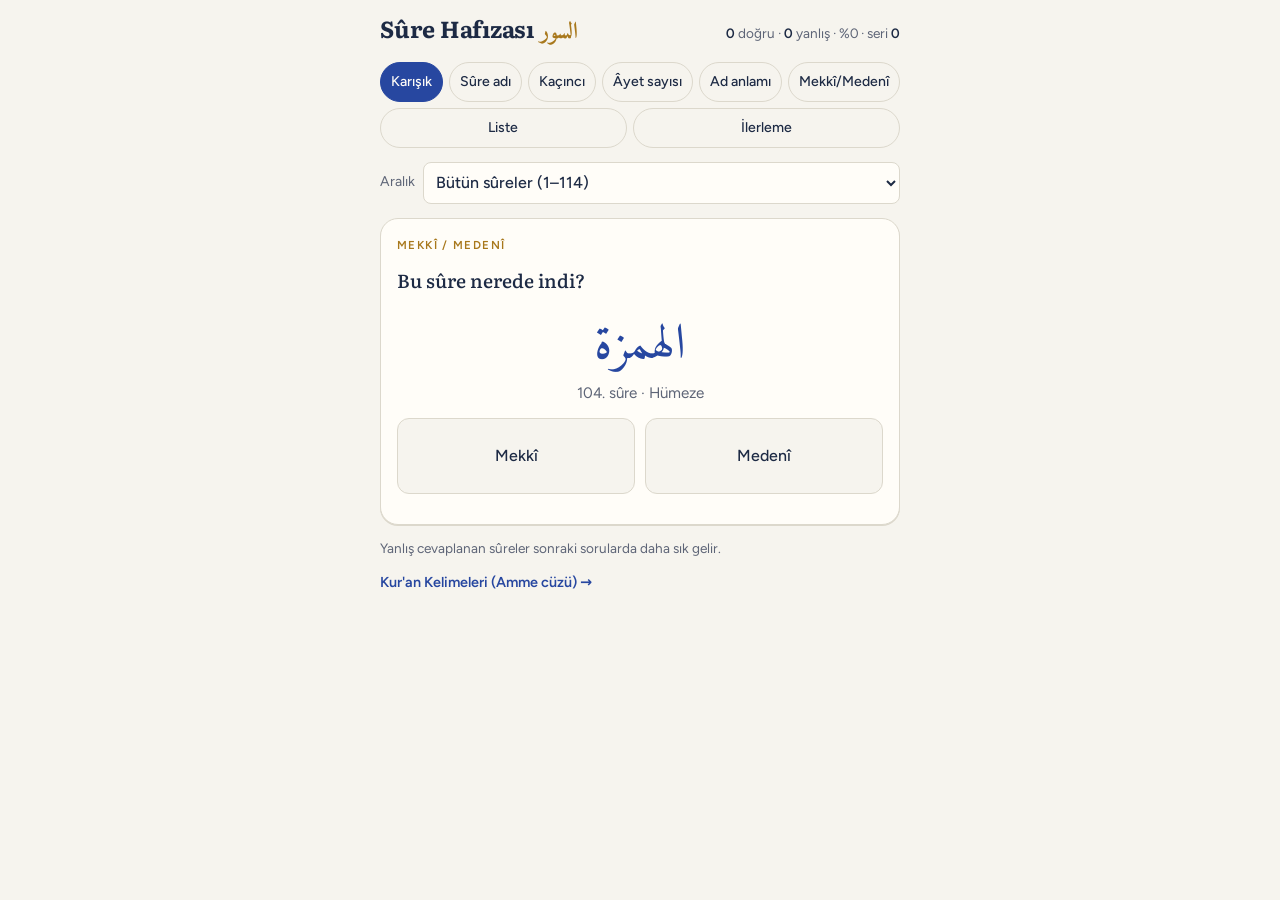
==== commit a727773d: "Kur'an Kelimeleri: Amme cüzü kelime testi (kelime.html) Co-Authored-By: Claude Opus 5.5 <noreply@ant" ====
--- a/index.html
+++ b/index.html
@@ -151,6 +151,7 @@
 
   <section class="card" id="quiz" aria-live="polite"></section>
   <div class="weak" id="weak"></div>
+  <a href="kelime.html" style="font-size:.9rem;color:var(--lapis);font-weight:600;text-decoration:none">Kur'an Kelimeleri (Amme cüzü) →</a>
   <button class="install" id="install" hidden>Uygulamayı telefona yükle</button>
 
   <section id="progView" class="prog" hidden></section>
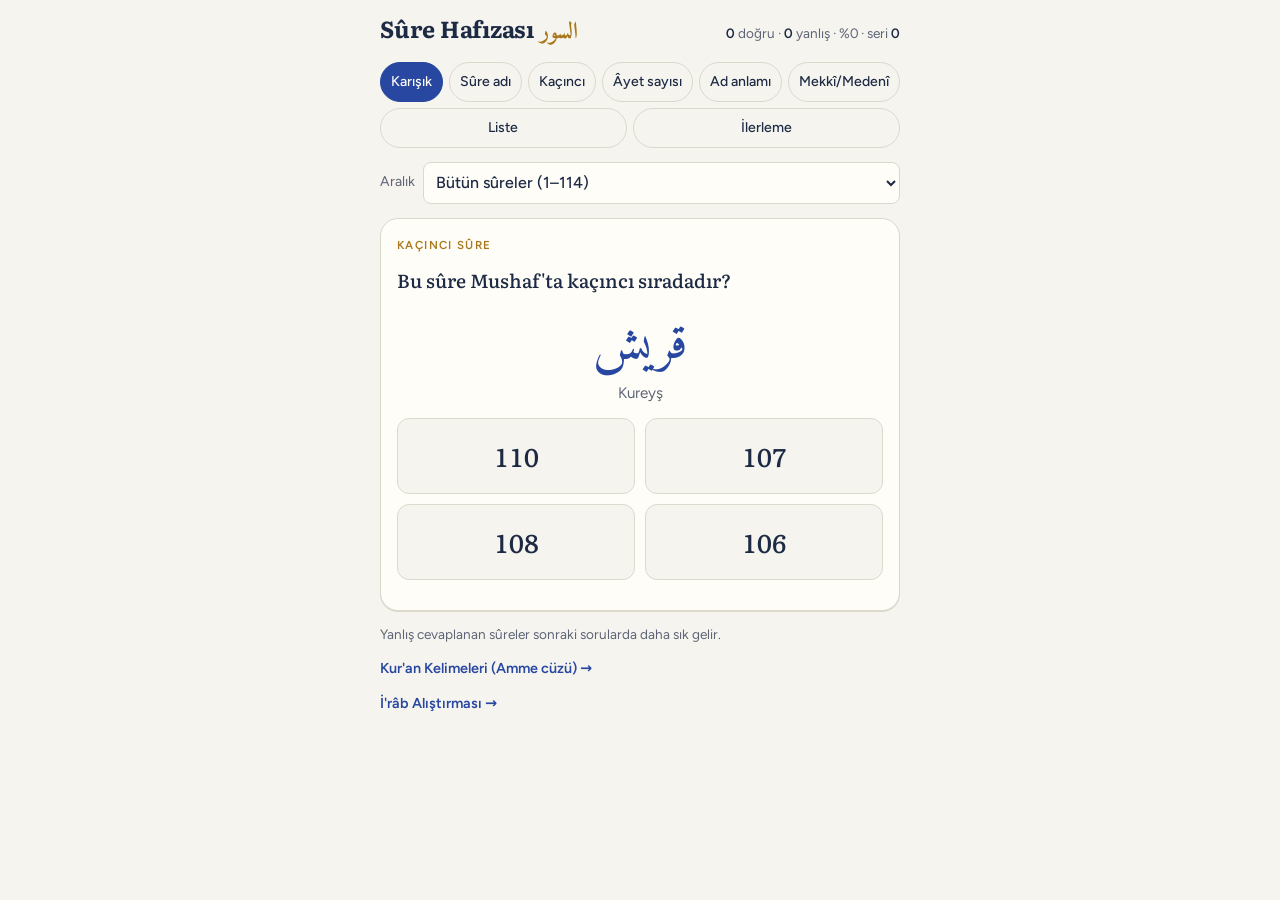
==== commit eb2be333: "İ'râb Alıştırması: görev, alamet ve hareke soruları (irab.html) Co-Authored-By: Claude Fable 5.2 <no" ====
--- a/index.html
+++ b/index.html
@@ -152,6 +152,7 @@
   <section class="card" id="quiz" aria-live="polite"></section>
   <div class="weak" id="weak"></div>
   <a href="kelime.html" style="font-size:.9rem;color:var(--lapis);font-weight:600;text-decoration:none">Kur'an Kelimeleri (Amme cüzü) →</a>
+  <a href="irab.html" style="font-size:.9rem;color:var(--lapis);font-weight:600;text-decoration:none">İ'râb Alıştırması →</a>
   <button class="install" id="install" hidden>Uygulamayı telefona yükle</button>
 
   <section id="progView" class="prog" hidden></section>
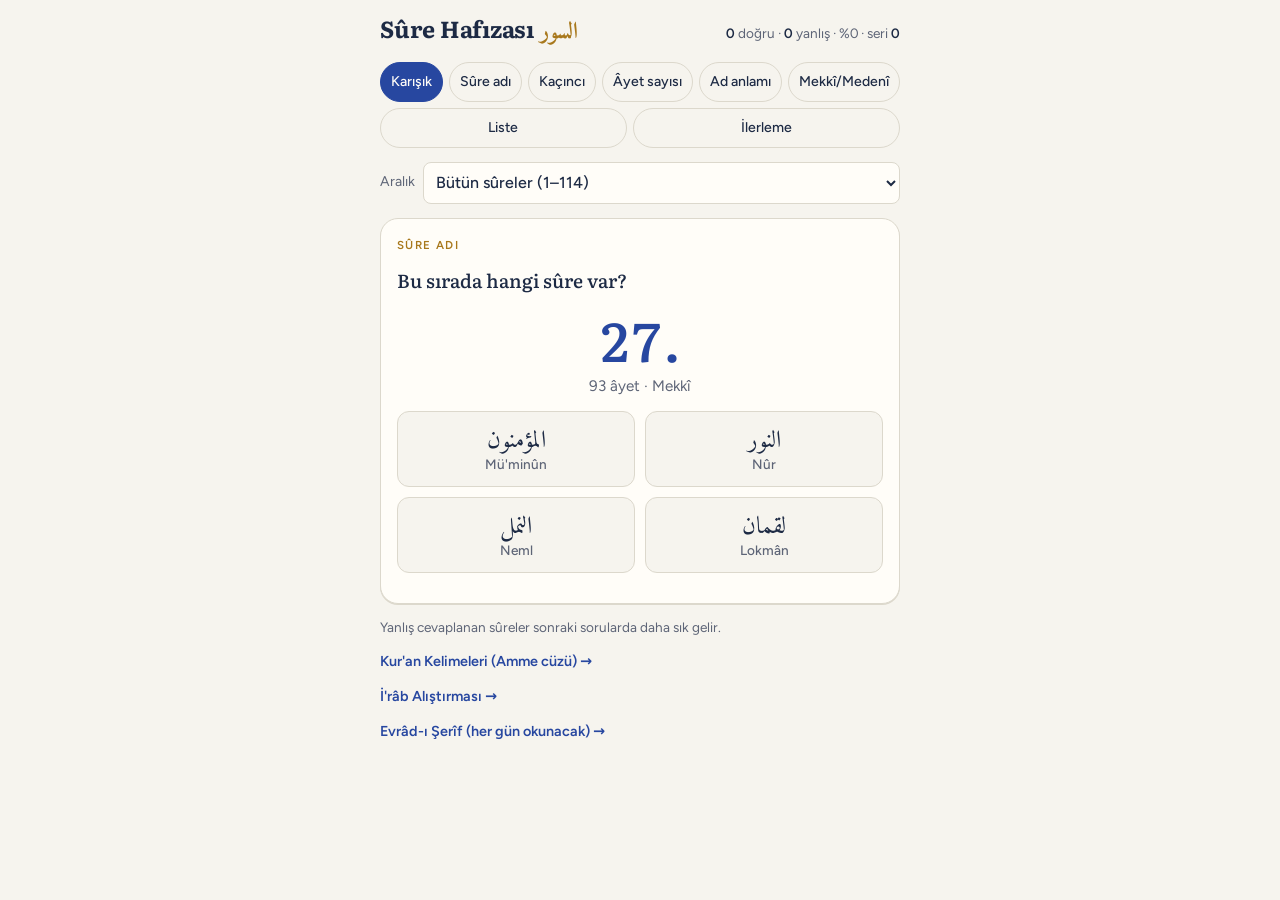
==== commit 46838fd2: "Evrâd-ı Şerîf sayfası eklendi (evrad.html) Co-Authored-By: Claude Opus 5.5 <noreply@anthropic.com> C" ====
--- a/index.html
+++ b/index.html
@@ -153,6 +153,7 @@
   <div class="weak" id="weak"></div>
   <a href="kelime.html" style="font-size:.9rem;color:var(--lapis);font-weight:600;text-decoration:none">Kur'an Kelimeleri (Amme cüzü) →</a>
   <a href="irab.html" style="font-size:.9rem;color:var(--lapis);font-weight:600;text-decoration:none">İ'râb Alıştırması →</a>
+  <a href="evrad.html" style="font-size:.9rem;color:var(--lapis);font-weight:600;text-decoration:none">Evrâd-ı Şerîf (her gün okunacak) →</a>
   <button class="install" id="install" hidden>Uygulamayı telefona yükle</button>
 
   <section id="progView" class="prog" hidden></section>
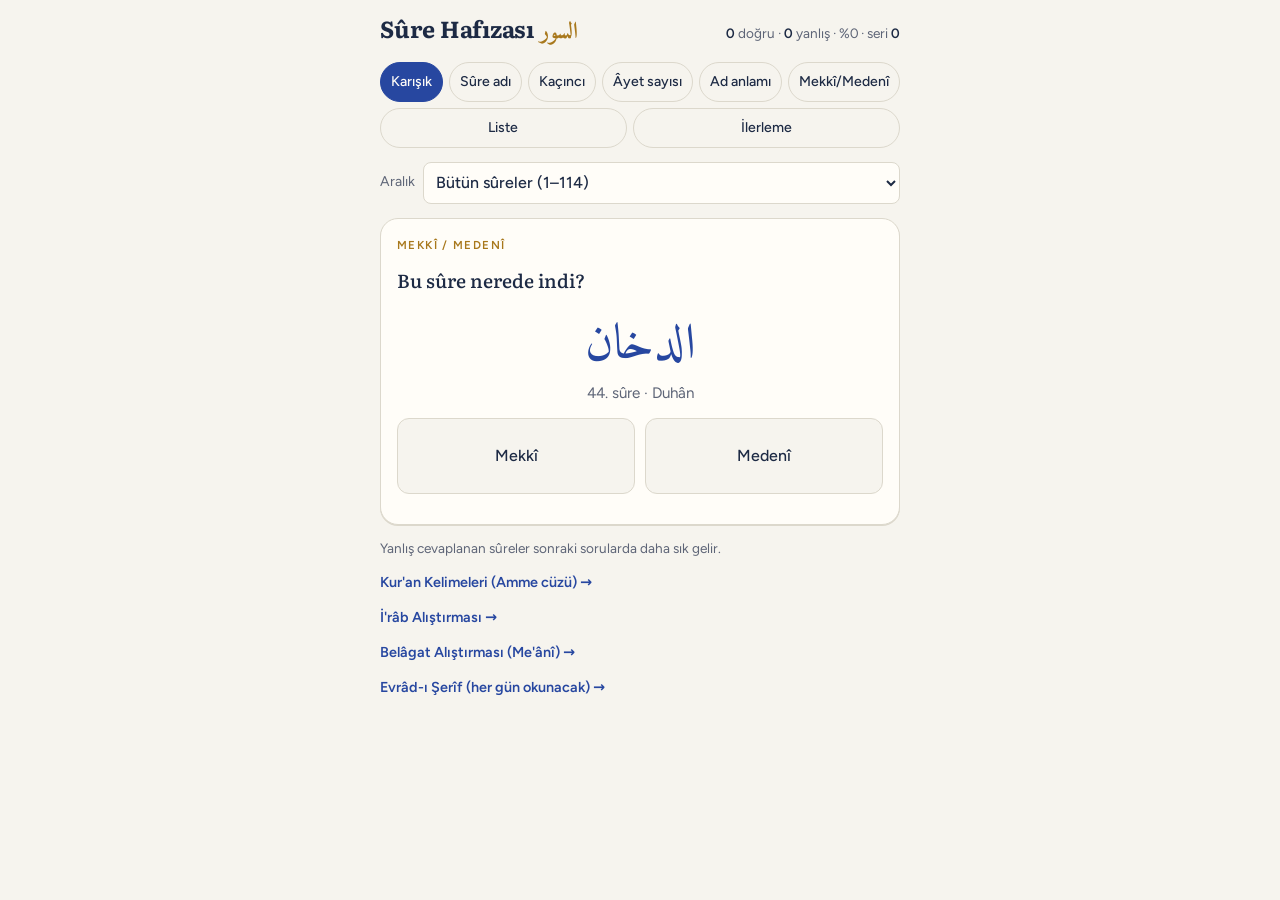
==== commit 0d490fb8: "Belâgat Alıştırması (Anlatımlı Belâgat, Me'ânî s. 23-60) ve sınıf sınavına belâgat konuları Co-Autho" ====
--- a/index.html
+++ b/index.html
@@ -153,6 +153,7 @@
   <div class="weak" id="weak"></div>
   <a href="kelime.html" style="font-size:.9rem;color:var(--lapis);font-weight:600;text-decoration:none">Kur'an Kelimeleri (Amme cüzü) →</a>
   <a href="irab.html" style="font-size:.9rem;color:var(--lapis);font-weight:600;text-decoration:none">İ'râb Alıştırması →</a>
+  <a href="belagat.html" style="font-size:.9rem;color:var(--lapis);font-weight:600;text-decoration:none">Belâgat Alıştırması (Me'ânî) →</a>
   <a href="evrad.html" style="font-size:.9rem;color:var(--lapis);font-weight:600;text-decoration:none">Evrâd-ı Şerîf (her gün okunacak) →</a>
   <button class="install" id="install" hidden>Uygulamayı telefona yükle</button>
 
